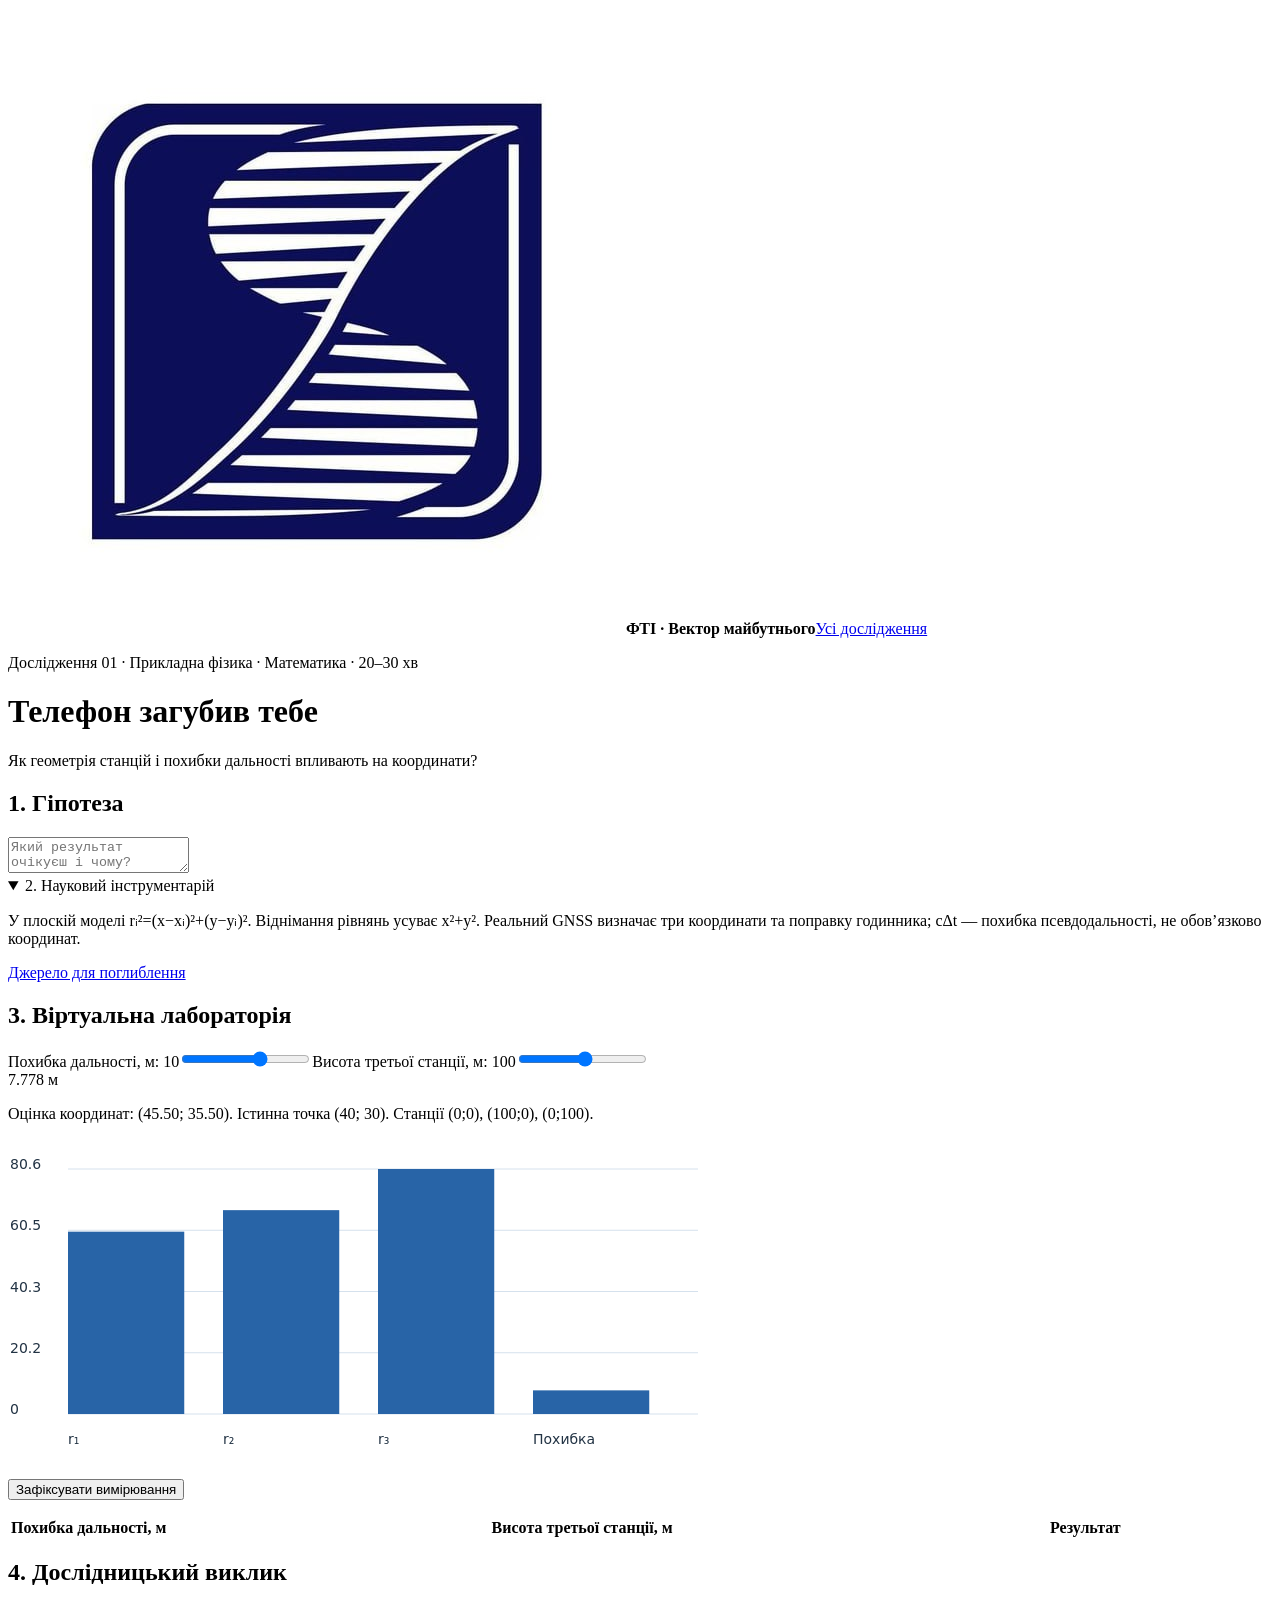
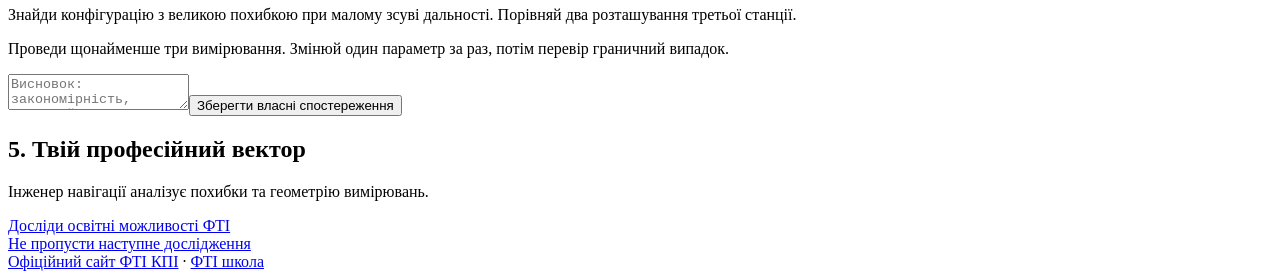
==== research/01.html @ 286333a9 "Add files via upload" ====
<!doctype html><html lang="uk"><meta charset="utf-8"><meta name="viewport" content="width=device-width,initial-scale=1"><title>Телефон загубив тебе</title><link rel="icon" href="../images/logo.jpg"><link rel="stylesheet" href="../css/site.css"><header><div><img src="../images/logo.jpg" alt="ФТІ"><strong>ФТІ · Вектор майбутнього</strong><a href="../index.html">Усі дослідження</a></div></header><main><p class="tag">Дослідження 01 · Прикладна фізика · Математика · 20–30 хв</p><h1>Телефон загубив тебе</h1><p>Як геометрія станцій і похибки дальності впливають на координати?</p><section><h2>1. Гіпотеза</h2><textarea id="hyp" placeholder="Який результат очікуєш і чому?"></textarea></section><details open><summary>2. Науковий інструментарій</summary><p>У плоскій моделі rᵢ²=(x−xᵢ)²+(y−yᵢ)². Віднімання рівнянь усуває x²+y². Реальний GNSS визначає три координати та поправку годинника; cΔt — похибка псевдодальності, не обов’язково координат.</p><a href="https://www.gps.gov/systems/gps/">Джерело для поглиблення</a></details><section><h2>3. Віртуальна лабораторія</h2><label>Похибка дальності, м: <output id="out0">10</output><input type="range" min="-40" max="40" step="1" value="10"></label><label>Висота третьої станції, м: <output id="out1">100</output><input type="range" min="10" max="180" step="5" value="100"></label><div class="value" id="value"></div><p id="note"></p><canvas id="plot" aria-label="Графік результатів експерименту"></canvas><canvas id="pix" hidden></canvas><p><button id="record">Зафіксувати вимірювання</button></p><table style="width:100%;text-align:left"><thead><tr><th>Похибка дальності, м</th><th>Висота третьої станції, м</th><th>Результат</th></tr></thead><tbody id="rows"></tbody></table></section><section><h2>4. Дослідницький виклик</h2><p>Знайди конфігурацію з великою похибкою при малому зсуві дальності. Порівняй два розташування третьої станції.</p><p>Проведи щонайменше три вимірювання. Змінюй один параметр за раз, потім перевір граничний випадок.</p><textarea id="conclusion" placeholder="Висновок: закономірність, числовий доказ, обмеження моделі"></textarea><button id="save">Зберегти власні спостереження</button></section><section><h2>5. Твій професійний вектор</h2><p>Інженер навігації аналізує похибки та геометрію вимірювань.</p><a href="https://ipt.kpi.ua">Досліди освітні можливості ФТІ</a><br><a href="https://t.me/iptschool">Не пропусти наступне дослідження</a></section><script>window.lab={title:"Телефон загубив тебе",run:(a,b)=>{let h=b, r1=Math.hypot(40,30)+a,r2=Math.hypot(60,30),r3=Math.hypot(40,30-h);let x=(r1*r1-r2*r2+10000)/200,y=(r1*r1-r3*r3+h*h)/(2*h); return {v:Math.hypot(x-40,y-30),unit:'м',series:[r1,r2,r3,Math.hypot(x-40,y-30)],labels:['r₁','r₂','r₃','Похибка'],note:`Оцінка координат: (${x.toFixed(2)}; ${y.toFixed(2)}). Істинна точка (40; 30). Станції (0;0), (100;0), (0;${h}).`};}};</script><script src="../js/lab.js"></script></main><footer><a href="https://ipt.kpi.ua">Офіційний сайт ФТІ КПІ</a> · <a href="https://t.me/iptschool">ФТІ школа</a></footer></html>
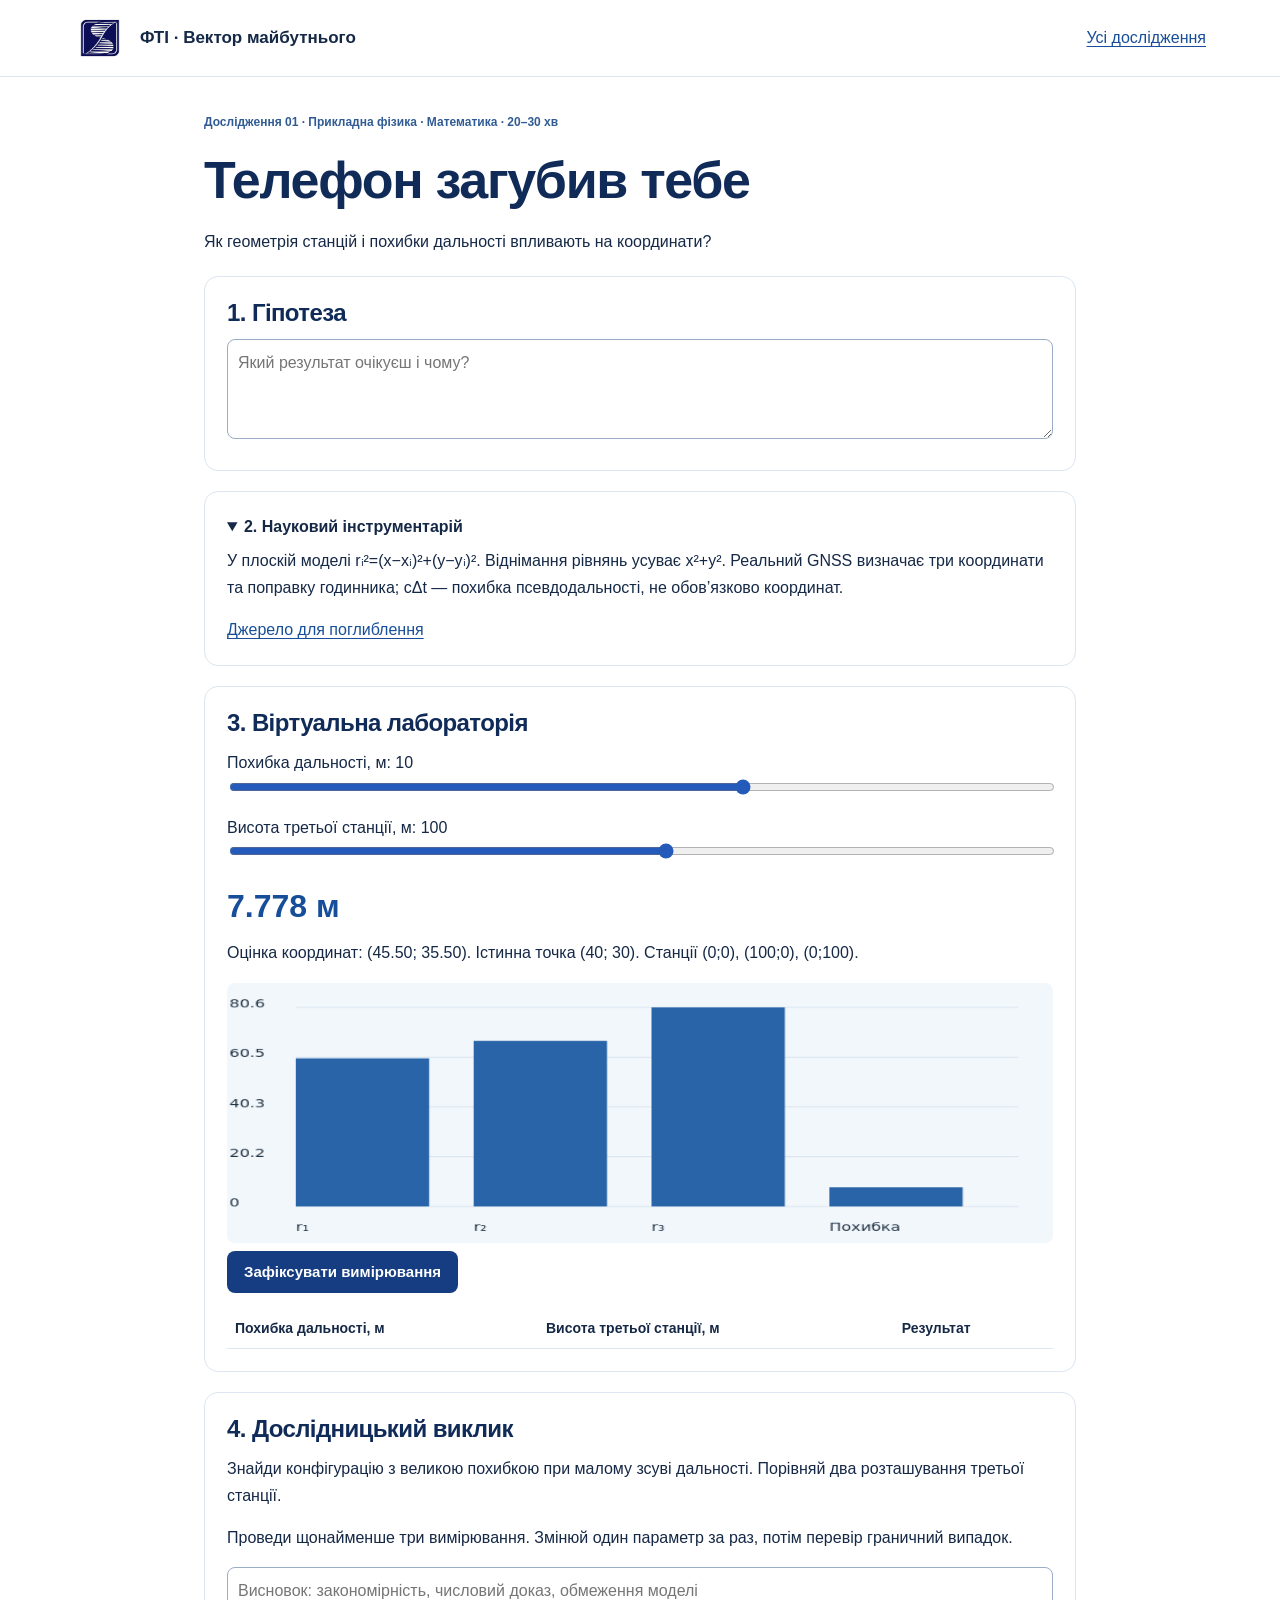
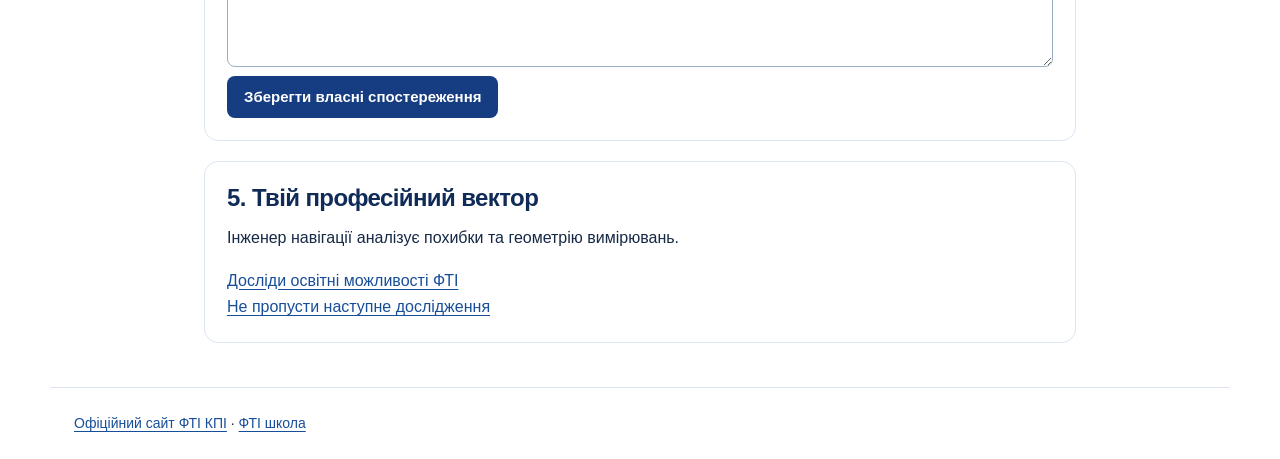
==== commit 6d450f97: "Add files via upload" ====
--- a/research/01.html
+++ b/research/01.html
@@ -1 +1 @@
-<!doctype html><html lang="uk"><meta charset="utf-8"><meta name="viewport" content="width=device-width,initial-scale=1"><title>Телефон загубив тебе</title><link rel="icon" href="../images/logo.jpg"><link rel="stylesheet" href="../css/site.css"><header><div><img src="../images/logo.jpg" alt="ФТІ"><strong>ФТІ · Вектор майбутнього</strong><a href="../index.html">Усі дослідження</a></div></header><main><p class="tag">Дослідження 01 · Прикладна фізика · Математика · 20–30 хв</p><h1>Телефон загубив тебе</h1><p>Як геометрія станцій і похибки дальності впливають на координати?</p><section><h2>1. Гіпотеза</h2><textarea id="hyp" placeholder="Який результат очікуєш і чому?"></textarea></section><details open><summary>2. Науковий інструментарій</summary><p>У плоскій моделі rᵢ²=(x−xᵢ)²+(y−yᵢ)². Віднімання рівнянь усуває x²+y². Реальний GNSS визначає три координати та поправку годинника; cΔt — похибка псевдодальності, не обов’язково координат.</p><a href="https://www.gps.gov/systems/gps/">Джерело для поглиблення</a></details><section><h2>3. Віртуальна лабораторія</h2><label>Похибка дальності, м: <output id="out0">10</output><input type="range" min="-40" max="40" step="1" value="10"></label><label>Висота третьої станції, м: <output id="out1">100</output><input type="range" min="10" max="180" step="5" value="100"></label><div class="value" id="value"></div><p id="note"></p><canvas id="plot" aria-label="Графік результатів експерименту"></canvas><canvas id="pix" hidden></canvas><p><button id="record">Зафіксувати вимірювання</button></p><table style="width:100%;text-align:left"><thead><tr><th>Похибка дальності, м</th><th>Висота третьої станції, м</th><th>Результат</th></tr></thead><tbody id="rows"></tbody></table></section><section><h2>4. Дослідницький виклик</h2><p>Знайди конфігурацію з великою похибкою при малому зсуві дальності. Порівняй два розташування третьої станції.</p><p>Проведи щонайменше три вимірювання. Змінюй один параметр за раз, потім перевір граничний випадок.</p><textarea id="conclusion" placeholder="Висновок: закономірність, числовий доказ, обмеження моделі"></textarea><button id="save">Зберегти власні спостереження</button></section><section><h2>5. Твій професійний вектор</h2><p>Інженер навігації аналізує похибки та геометрію вимірювань.</p><a href="https://ipt.kpi.ua">Досліди освітні можливості ФТІ</a><br><a href="https://t.me/iptschool">Не пропусти наступне дослідження</a></section><script>window.lab={title:"Телефон загубив тебе",run:(a,b)=>{let h=b, r1=Math.hypot(40,30)+a,r2=Math.hypot(60,30),r3=Math.hypot(40,30-h);let x=(r1*r1-r2*r2+10000)/200,y=(r1*r1-r3*r3+h*h)/(2*h); return {v:Math.hypot(x-40,y-30),unit:'м',series:[r1,r2,r3,Math.hypot(x-40,y-30)],labels:['r₁','r₂','r₃','Похибка'],note:`Оцінка координат: (${x.toFixed(2)}; ${y.toFixed(2)}). Істинна точка (40; 30). Станції (0;0), (100;0), (0;${h}).`};}};</script><script src="../js/lab.js"></script></main><footer><a href="https://ipt.kpi.ua">Офіційний сайт ФТІ КПІ</a> · <a href="https://t.me/iptschool">ФТІ школа</a></footer></html>+<!doctype html><html lang="uk"><meta charset="utf-8"><meta name="viewport" content="width=device-width,initial-scale=1"><title>Телефон загубив тебе</title><link rel="icon" href="../images/logo.jpg"><style>*{box-sizing:border-box}html{scroll-behavior:smooth}body{margin:0;background:#fff;color:#152846;font:16px/1.65 "Segoe UI",Arial,sans-serif}img{display:block;max-width:100%;height:auto}main,header>div,footer{max-width:1180px;margin:auto;padding:24px}header{border-bottom:1px solid #dce5f1;background:#fff}header>div{display:flex;align-items:center;gap:14px;padding-block:12px}header img{width:52px;height:52px;object-fit:contain}header strong{font-size:17px}header a:last-child{margin-left:auto}a{color:#174e99;text-underline-offset:3px}h1,h2{line-height:1.2;letter-spacing:-.025em;color:#102b58}h1{font-size:clamp(32px,4.3vw,52px);margin:12px 0 18px}h2{font-size:24px;margin:0 0 12px}p{margin:8px 0 16px}small,.muted{color:#536780}small{font-size:11px;letter-spacing:.06em;font-weight:700}.hero{display:grid;grid-template-columns:minmax(0,1fr) minmax(0,1.15fr);align-items:center;gap:30px;padding:30px 0 42px}.hero>img{width:100%;max-height:310px;object-fit:cover;border-radius:16px}.hero p{font-size:19px}.hero strong{display:block;color:#245bbb;font-size:17px}.cards{display:grid;grid-template-columns:repeat(3,minmax(0,1fr));gap:20px}.card,section,details{border:1px solid #dce5f1;border-radius:14px;padding:22px;margin:20px 0;background:#fff}.card{margin:0;display:flex;flex-direction:column;min-width:0;box-shadow:0 4px 18px #173b7010}.card img{width:100%;height:145px;object-fit:cover;border-radius:9px}.card h2{font-size:21px}.card p{font-size:15px}.card a{margin-top:auto;align-self:flex-start}.btn,button{display:inline-block;background:#163d82;color:white;border:0;border-radius:8px;padding:10px 17px;text-decoration:none;font:600 15px/1.5 "Segoe UI",Arial,sans-serif;cursor:pointer}.btn:hover,button:hover{background:#245bbb}button:focus-visible,a:focus-visible,input:focus-visible,textarea:focus-visible{outline:3px solid #00a4d4;outline-offset:3px}label{display:block;margin:12px 0}input[type=range]{width:100%;accent-color:#245bbb}textarea{width:100%;min-height:100px;font:inherit;border:1px solid #9aadc6;border-radius:8px;padding:10px}canvas{display:block;width:100%;height:260px;background:#f2f7fc;border-radius:8px}#pix{image-rendering:pixelated;max-width:256px;height:auto}[hidden]{display:none!important}.value{font-size:2rem;font-weight:700;color:#164e99}summary{cursor:pointer;font-weight:700}.tag,.card .tag{font-size:12px;font-weight:650;color:#315c93;margin-top:12px}.closed{color:#64748b}.photo{width:100%;max-width:650px;max-height:250px;object-fit:cover;border-radius:12px}footer{border-top:1px solid #dce5f1;font-size:14px}table{border-collapse:collapse;font-size:14px;overflow-wrap:anywhere}th,td{padding:8px;border-bottom:1px solid #dce5f1}main:has(#hyp){max-width:920px}@media(max-width:850px){.cards{grid-template-columns:repeat(2,minmax(0,1fr))}.hero{gap:20px}}@media(max-width:560px){.hero,.cards{grid-template-columns:1fr}.hero{padding:15px 0 25px}.hero>img{max-height:220px}.card img{height:150px}main,footer{padding:16px}header>div{padding:10px 16px;flex-wrap:wrap}header img{width:42px;height:42px}header a:last-child{margin-left:0;font-size:13px}section,details,.card{padding:16px}h2{font-size:21px}}</style><header><div><img src="../images/logo.jpg" alt="ФТІ"><strong>ФТІ · Вектор майбутнього</strong><a href="../index.html">Усі дослідження</a></div></header><main><p class="tag">Дослідження 01 · Прикладна фізика · Математика · 20–30 хв</p><h1>Телефон загубив тебе</h1><p>Як геометрія станцій і похибки дальності впливають на координати?</p><section><h2>1. Гіпотеза</h2><textarea id="hyp" placeholder="Який результат очікуєш і чому?"></textarea></section><details open><summary>2. Науковий інструментарій</summary><p>У плоскій моделі rᵢ²=(x−xᵢ)²+(y−yᵢ)². Віднімання рівнянь усуває x²+y². Реальний GNSS визначає три координати та поправку годинника; cΔt — похибка псевдодальності, не обов’язково координат.</p><a href="https://www.gps.gov/systems/gps/">Джерело для поглиблення</a></details><section><h2>3. Віртуальна лабораторія</h2><label>Похибка дальності, м: <output id="out0">10</output><input type="range" min="-40" max="40" step="1" value="10"></label><label>Висота третьої станції, м: <output id="out1">100</output><input type="range" min="10" max="180" step="5" value="100"></label><div class="value" id="value"></div><p id="note"></p><canvas id="plot" aria-label="Графік результатів експерименту"></canvas><canvas id="pix" hidden></canvas><p><button id="record">Зафіксувати вимірювання</button></p><table style="width:100%;text-align:left"><thead><tr><th>Похибка дальності, м</th><th>Висота третьої станції, м</th><th>Результат</th></tr></thead><tbody id="rows"></tbody></table></section><section><h2>4. Дослідницький виклик</h2><p>Знайди конфігурацію з великою похибкою при малому зсуві дальності. Порівняй два розташування третьої станції.</p><p>Проведи щонайменше три вимірювання. Змінюй один параметр за раз, потім перевір граничний випадок.</p><textarea id="conclusion" placeholder="Висновок: закономірність, числовий доказ, обмеження моделі"></textarea><button id="save">Зберегти власні спостереження</button></section><section><h2>5. Твій професійний вектор</h2><p>Інженер навігації аналізує похибки та геометрію вимірювань.</p><a href="https://ipt.kpi.ua">Досліди освітні можливості ФТІ</a><br><a href="https://t.me/iptschool">Не пропусти наступне дослідження</a></section><script>window.lab={title:"Телефон загубив тебе",run:(a,b)=>{let h=b, r1=Math.hypot(40,30)+a,r2=Math.hypot(60,30),r3=Math.hypot(40,30-h);let x=(r1*r1-r2*r2+10000)/200,y=(r1*r1-r3*r3+h*h)/(2*h); return {v:Math.hypot(x-40,y-30),unit:'м',series:[r1,r2,r3,Math.hypot(x-40,y-30)],labels:['r₁','r₂','r₃','Похибка'],note:`Оцінка координат: (${x.toFixed(2)}; ${y.toFixed(2)}). Істинна точка (40; 30). Станції (0;0), (100;0), (0;${h}).`};}};</script><script src="../js/lab.js"></script></main><footer><a href="https://ipt.kpi.ua">Офіційний сайт ФТІ КПІ</a> · <a href="https://t.me/iptschool">ФТІ школа</a></footer></html>
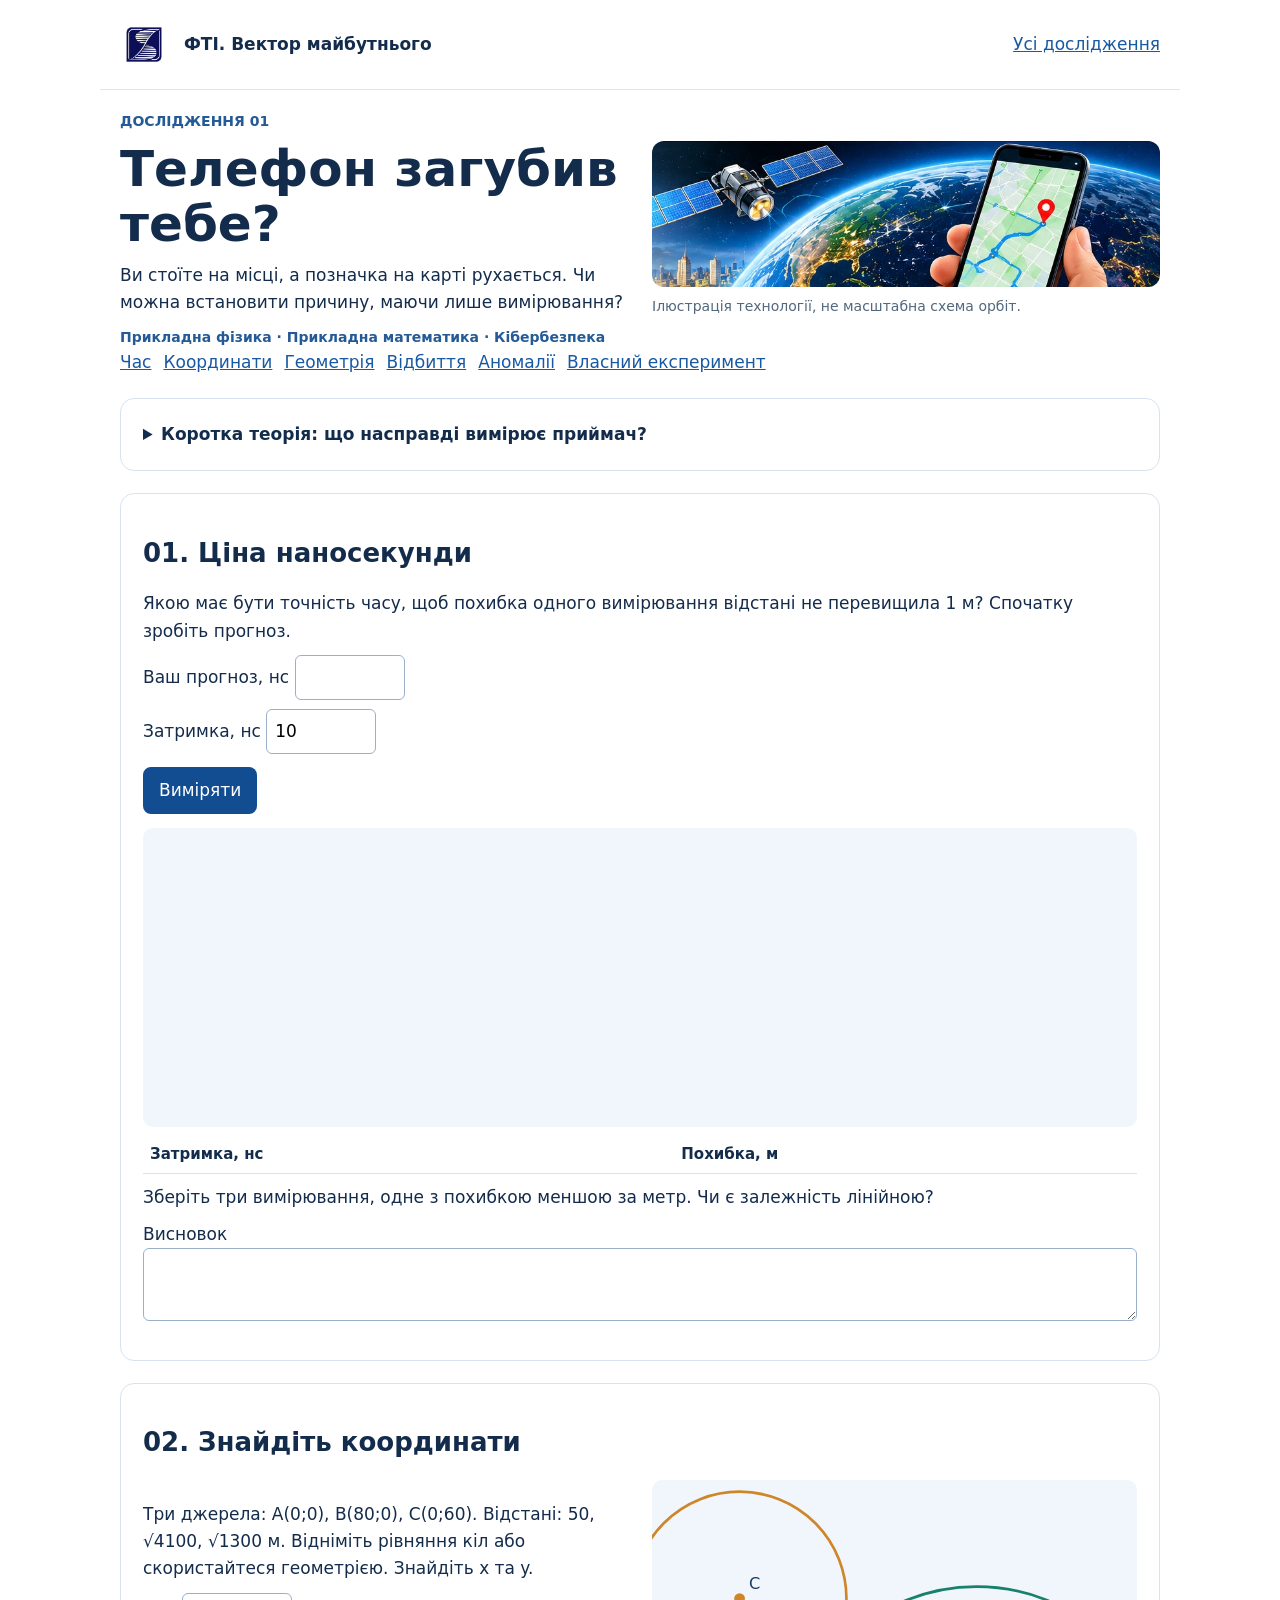
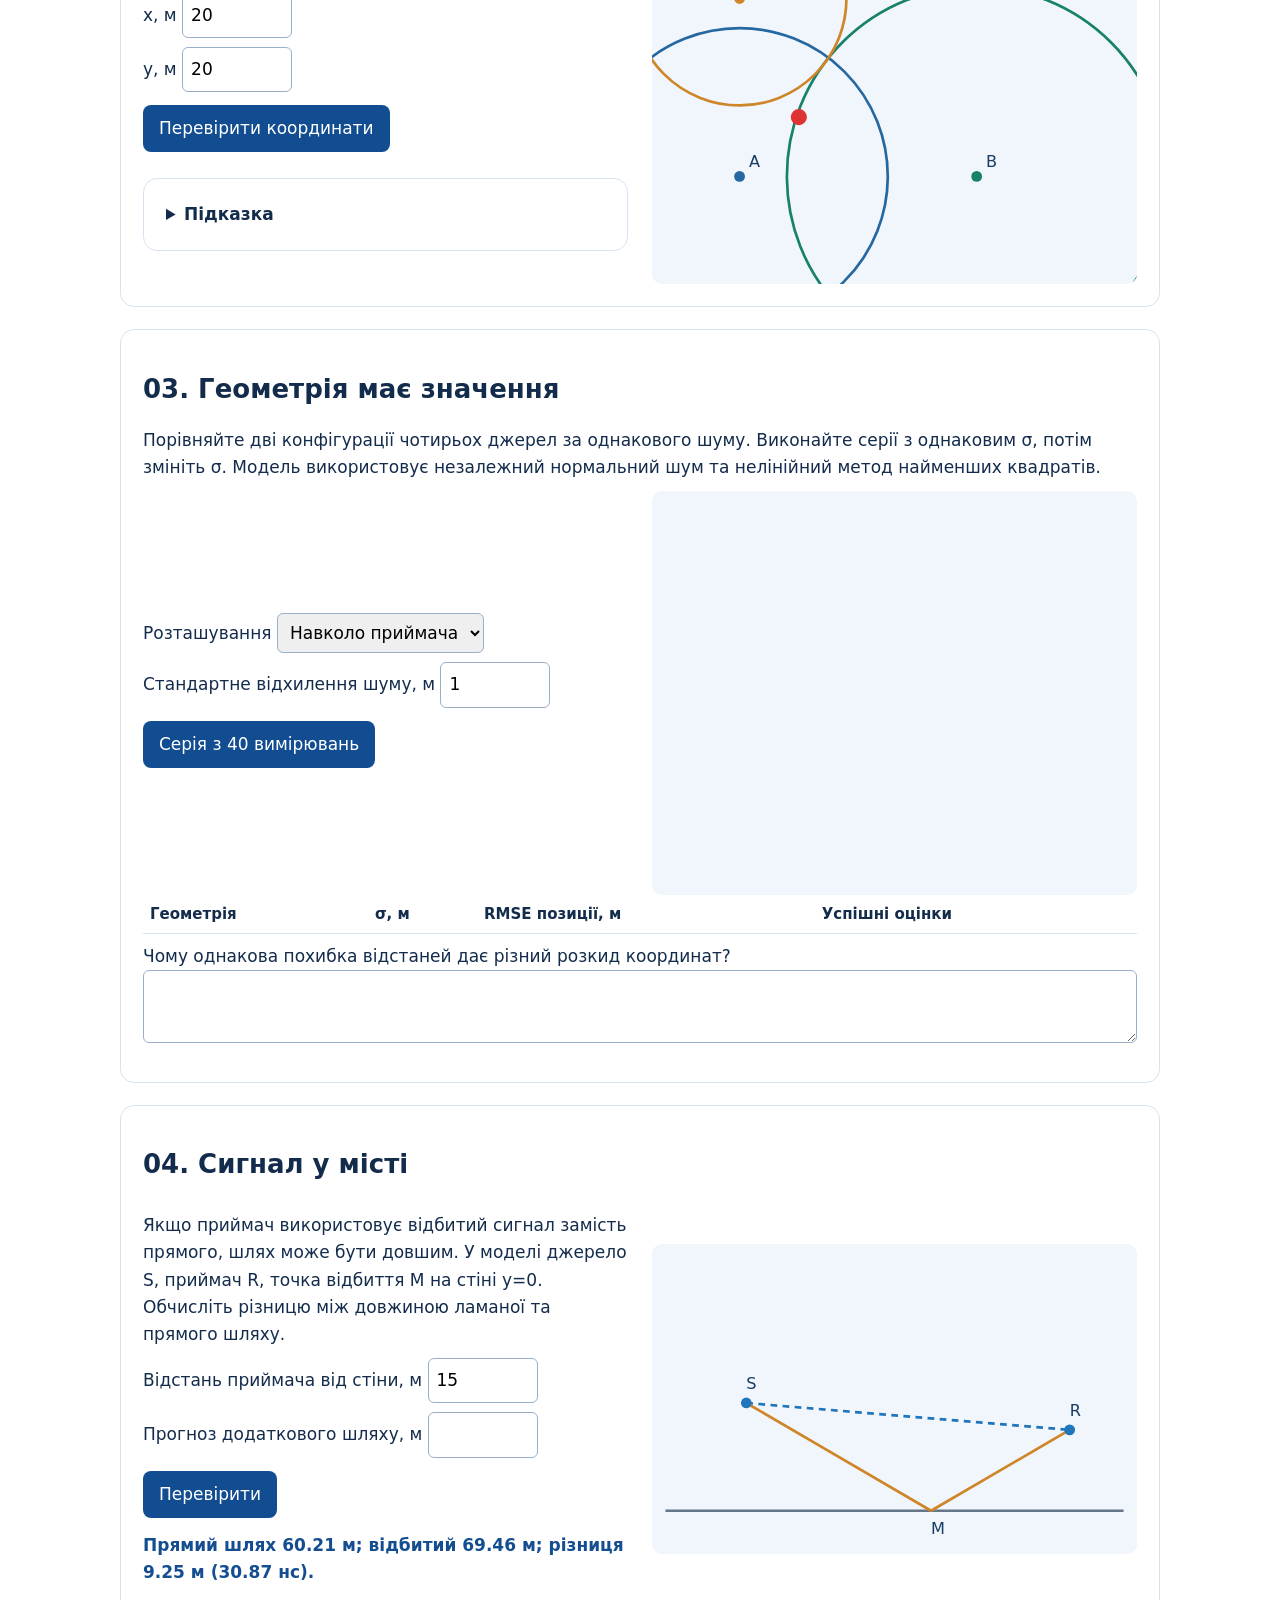
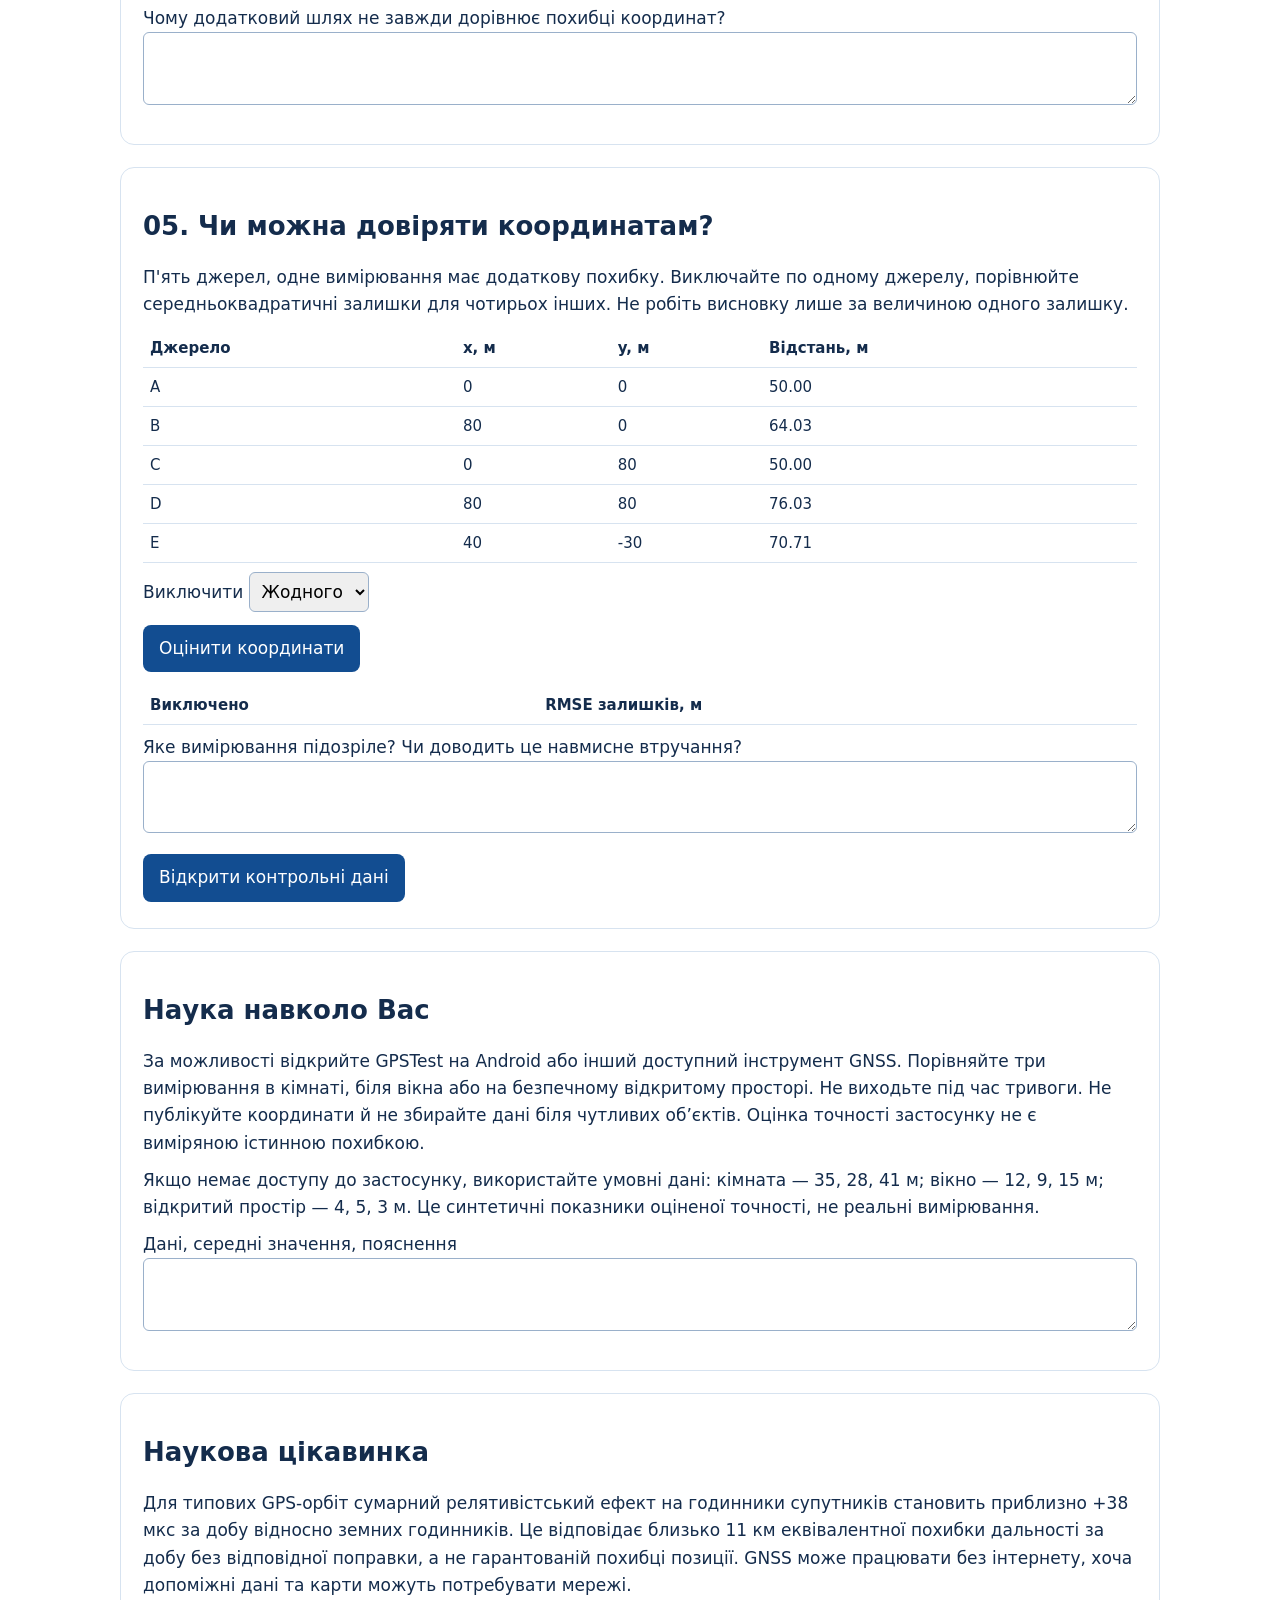
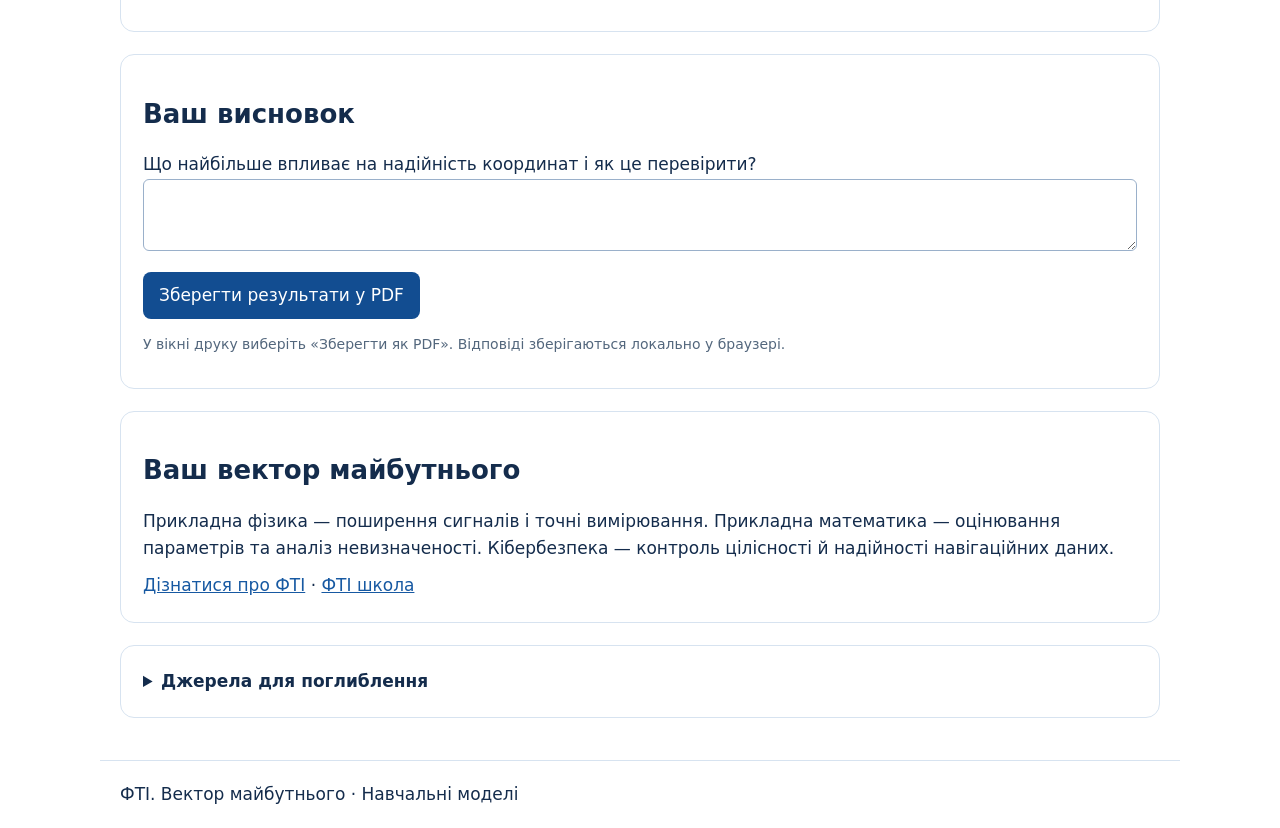
==== commit 622f673e: "Add files via upload" ====
--- a/research/01.html
+++ b/research/01.html
@@ -1 +1,18 @@
-<!doctype html><html lang="uk"><meta charset="utf-8"><meta name="viewport" content="width=device-width,initial-scale=1"><title>Телефон загубив тебе</title><link rel="icon" href="../images/logo.jpg"><style>*{box-sizing:border-box}html{scroll-behavior:smooth}body{margin:0;background:#fff;color:#152846;font:16px/1.65 "Segoe UI",Arial,sans-serif}img{display:block;max-width:100%;height:auto}main,header>div,footer{max-width:1180px;margin:auto;padding:24px}header{border-bottom:1px solid #dce5f1;background:#fff}header>div{display:flex;align-items:center;gap:14px;padding-block:12px}header img{width:52px;height:52px;object-fit:contain}header strong{font-size:17px}header a:last-child{margin-left:auto}a{color:#174e99;text-underline-offset:3px}h1,h2{line-height:1.2;letter-spacing:-.025em;color:#102b58}h1{font-size:clamp(32px,4.3vw,52px);margin:12px 0 18px}h2{font-size:24px;margin:0 0 12px}p{margin:8px 0 16px}small,.muted{color:#536780}small{font-size:11px;letter-spacing:.06em;font-weight:700}.hero{display:grid;grid-template-columns:minmax(0,1fr) minmax(0,1.15fr);align-items:center;gap:30px;padding:30px 0 42px}.hero>img{width:100%;max-height:310px;object-fit:cover;border-radius:16px}.hero p{font-size:19px}.hero strong{display:block;color:#245bbb;font-size:17px}.cards{display:grid;grid-template-columns:repeat(3,minmax(0,1fr));gap:20px}.card,section,details{border:1px solid #dce5f1;border-radius:14px;padding:22px;margin:20px 0;background:#fff}.card{margin:0;display:flex;flex-direction:column;min-width:0;box-shadow:0 4px 18px #173b7010}.card img{width:100%;height:145px;object-fit:cover;border-radius:9px}.card h2{font-size:21px}.card p{font-size:15px}.card a{margin-top:auto;align-self:flex-start}.btn,button{display:inline-block;background:#163d82;color:white;border:0;border-radius:8px;padding:10px 17px;text-decoration:none;font:600 15px/1.5 "Segoe UI",Arial,sans-serif;cursor:pointer}.btn:hover,button:hover{background:#245bbb}button:focus-visible,a:focus-visible,input:focus-visible,textarea:focus-visible{outline:3px solid #00a4d4;outline-offset:3px}label{display:block;margin:12px 0}input[type=range]{width:100%;accent-color:#245bbb}textarea{width:100%;min-height:100px;font:inherit;border:1px solid #9aadc6;border-radius:8px;padding:10px}canvas{display:block;width:100%;height:260px;background:#f2f7fc;border-radius:8px}#pix{image-rendering:pixelated;max-width:256px;height:auto}[hidden]{display:none!important}.value{font-size:2rem;font-weight:700;color:#164e99}summary{cursor:pointer;font-weight:700}.tag,.card .tag{font-size:12px;font-weight:650;color:#315c93;margin-top:12px}.closed{color:#64748b}.photo{width:100%;max-width:650px;max-height:250px;object-fit:cover;border-radius:12px}footer{border-top:1px solid #dce5f1;font-size:14px}table{border-collapse:collapse;font-size:14px;overflow-wrap:anywhere}th,td{padding:8px;border-bottom:1px solid #dce5f1}main:has(#hyp){max-width:920px}@media(max-width:850px){.cards{grid-template-columns:repeat(2,minmax(0,1fr))}.hero{gap:20px}}@media(max-width:560px){.hero,.cards{grid-template-columns:1fr}.hero{padding:15px 0 25px}.hero>img{max-height:220px}.card img{height:150px}main,footer{padding:16px}header>div{padding:10px 16px;flex-wrap:wrap}header img{width:42px;height:42px}header a:last-child{margin-left:0;font-size:13px}section,details,.card{padding:16px}h2{font-size:21px}}</style><header><div><img src="../images/logo.jpg" alt="ФТІ"><strong>ФТІ · Вектор майбутнього</strong><a href="../index.html">Усі дослідження</a></div></header><main><p class="tag">Дослідження 01 · Прикладна фізика · Математика · 20–30 хв</p><h1>Телефон загубив тебе</h1><p>Як геометрія станцій і похибки дальності впливають на координати?</p><section><h2>1. Гіпотеза</h2><textarea id="hyp" placeholder="Який результат очікуєш і чому?"></textarea></section><details open><summary>2. Науковий інструментарій</summary><p>У плоскій моделі rᵢ²=(x−xᵢ)²+(y−yᵢ)². Віднімання рівнянь усуває x²+y². Реальний GNSS визначає три координати та поправку годинника; cΔt — похибка псевдодальності, не обов’язково координат.</p><a href="https://www.gps.gov/systems/gps/">Джерело для поглиблення</a></details><section><h2>3. Віртуальна лабораторія</h2><label>Похибка дальності, м: <output id="out0">10</output><input type="range" min="-40" max="40" step="1" value="10"></label><label>Висота третьої станції, м: <output id="out1">100</output><input type="range" min="10" max="180" step="5" value="100"></label><div class="value" id="value"></div><p id="note"></p><canvas id="plot" aria-label="Графік результатів експерименту"></canvas><canvas id="pix" hidden></canvas><p><button id="record">Зафіксувати вимірювання</button></p><table style="width:100%;text-align:left"><thead><tr><th>Похибка дальності, м</th><th>Висота третьої станції, м</th><th>Результат</th></tr></thead><tbody id="rows"></tbody></table></section><section><h2>4. Дослідницький виклик</h2><p>Знайди конфігурацію з великою похибкою при малому зсуві дальності. Порівняй два розташування третьої станції.</p><p>Проведи щонайменше три вимірювання. Змінюй один параметр за раз, потім перевір граничний випадок.</p><textarea id="conclusion" placeholder="Висновок: закономірність, числовий доказ, обмеження моделі"></textarea><button id="save">Зберегти власні спостереження</button></section><section><h2>5. Твій професійний вектор</h2><p>Інженер навігації аналізує похибки та геометрію вимірювань.</p><a href="https://ipt.kpi.ua">Досліди освітні можливості ФТІ</a><br><a href="https://t.me/iptschool">Не пропусти наступне дослідження</a></section><script>window.lab={title:"Телефон загубив тебе",run:(a,b)=>{let h=b, r1=Math.hypot(40,30)+a,r2=Math.hypot(60,30),r3=Math.hypot(40,30-h);let x=(r1*r1-r2*r2+10000)/200,y=(r1*r1-r3*r3+h*h)/(2*h); return {v:Math.hypot(x-40,y-30),unit:'м',series:[r1,r2,r3,Math.hypot(x-40,y-30)],labels:['r₁','r₂','r₃','Похибка'],note:`Оцінка координат: (${x.toFixed(2)}; ${y.toFixed(2)}). Істинна точка (40; 30). Станції (0;0), (100;0), (0;${h}).`};}};</script><script src="../js/lab.js"></script></main><footer><a href="https://ipt.kpi.ua">Офіційний сайт ФТІ КПІ</a> · <a href="https://t.me/iptschool">ФТІ школа</a></footer></html>+<!doctype html><html lang="uk"><head><meta charset="utf-8"><meta name="viewport" content="width=device-width,initial-scale=1"><title>Телефон загубив тебе? · ФТІ</title><style>
+*{box-sizing:border-box}body{margin:0;color:#142c4c;background:white;font:17px/1.6 system-ui,Segoe UI,Arial,sans-serif}main,header,footer{max-width:1080px;margin:auto;padding:20px}header{display:flex;gap:16px;align-items:center;border-bottom:1px solid #dce6f2}header img{width:48px}header a{margin-left:auto}a{color:#1759a2}h1{font-size:clamp(32px,5vw,50px);line-height:1.1;margin:10px 0}h2{font-size:26px;line-height:1.2}h3{font-size:19px}p{margin:10px 0}section,details{border:1px solid #d7e3f0;border-radius:14px;padding:22px;margin:22px 0}details summary{font-weight:bold;cursor:pointer}.hero,.split{display:grid;grid-template-columns:1fr 1fr;gap:24px;align-items:center}.hero img{width:100%;border-radius:12px}.tags{color:#245a96;font-size:14px;font-weight:700}.note{background:#edf5fc;padding:15px;border-radius:9px}button{background:#124d91;color:white;border:0;border-radius:8px;padding:10px 16px;font:inherit;cursor:pointer;margin:4px 4px 4px 0}input,select,textarea{font:inherit;border:1px solid #9ab0ca;border-radius:6px;padding:8px;max-width:100%}textarea{width:100%;min-height:70px}label{display:block;margin:9px 0}input[type=number]{width:110px}svg{width:100%;height:auto;background:#f1f6fc;border-radius:10px}table{border-collapse:collapse;width:100%;font-size:15px}td,th{border-bottom:1px solid #d7e3f0;padding:7px;text-align:left}.scroll{overflow-x:auto}.result{font-weight:650;color:#144e91;white-space:pre-line}.small{font-size:14px;color:#53677d}nav{display:flex;flex-wrap:wrap;gap:12px}footer{border-top:1px solid #d7e3f0}@media(max-width:650px){.hero,.split{grid-template-columns:1fr}section,details{padding:15px}main{padding:14px}header{font-size:14px}}@media print{button,nav,header a{display:none}section{break-inside:avoid}textarea{border:0}}
+</style></head><body><header><img src="../images/logo.jpg" alt="ФТІ"><strong>ФТІ. Вектор майбутнього</strong><a href="../index.html">Усі дослідження</a></header><main><div class="hero"><div><div class="tags">ДОСЛІДЖЕННЯ 01</div><h1>Телефон загубив тебе?</h1><p>Ви стоїте на місці, а позначка на карті рухається. Чи можна встановити причину, маючи лише вимірювання?</p><div class="tags">Прикладна фізика · Прикладна математика · Кібербезпека</div></div><div><img src="../images/gnss-hero.jpg" alt="Концептуальна ілюстрація супутникової навігації"><div class="small">Ілюстрація технології, не масштабна схема орбіт.</div></div></div><nav><a href="#e1">Час</a><a href="#e2">Координати</a><a href="#e3">Геометрія</a><a href="#e4">Відбиття</a><a href="#e5">Аномалії</a><a href="#home">Власний експеримент</a></nav>
+<details><summary>Коротка теорія: що насправді вимірює приймач?</summary><p>GNSS — загальна назва супутникових навігаційних систем, GPS — одна з них. Приймач оцінює час поширення радіосигналів. Псевдовідстань Pᵢ = √((x−xᵢ)²+(y−yᵢ)²+(z−zᵢ)²) + cΔt + εᵢ. Тут Δt — зміщення годинника приймача, εᵢ — сукупність неврахованих похибок. У загальному випадку потрібно щонайменше чотири незалежні вимірювання для трьох координат і зміщення годинника. У реальній системі також враховують поправки годинників супутників, атмосферу, орбіти та інші ефекти.</p><p>Нижче використовуємо плоску модель з відомим зміщенням годинника (нуль). Джерела нерухомі, відстані в метрах. Це навчальний аналог, а не симуляція орбіт GPS.</p></details>
+<section id="e1"><h2>01. Ціна наносекунди</h2><p>Якою має бути точність часу, щоб похибка одного вимірювання відстані не перевищила 1 м? Спочатку зробіть прогноз.</p><label>Ваш прогноз, нс <input id="pred" type="number" step="any"></label><label>Затримка, нс <input id="ns" type="number" min="0" max="1000000" value="10"></label><button id="timeRun">Виміряти</button><p class="result" id="timeResult"></p><svg id="timePlot" viewBox="0 0 400 120" aria-label="Графік залежності похибки від часу"></svg><table><thead><tr><th>Затримка, нс</th><th>Похибка, м</th></tr></thead><tbody id="timeRows"></tbody></table><p>Зберіть три вимірювання, одне з похибкою меншою за метр. Чи є залежність лінійною?</p><label>Висновок<textarea id="a1"></textarea></label></section>
+<section id="e2"><h2>02. Знайдіть координати</h2><div class="split"><div><p>Три джерела: A(0;0), B(80;0), C(0;60). Відстані: 50, √4100, √1300 м. Відніміть рівняння кіл або скористайтеся геометрією. Знайдіть x та y.</p><label>x, м <input id="xx" type="number" value="20"></label><label>y, м <input id="yy" type="number" value="20"></label><button id="check">Перевірити координати</button><p id="xyResult" class="result"></p><details><summary>Підказка</summary>Відніміть x²+y²=2500 від (x−80)²+y²=4100. Аналогічно для C.</details></div><svg id="circles" viewBox="0 0 360 300" aria-label="Кола заданих відстаней і Ваша точка"></svg></div></section>
+<section id="e3"><h2>03. Геометрія має значення</h2><p>Порівняйте дві конфігурації чотирьох джерел за однакового шуму. Виконайте серії з однаковим σ, потім змініть σ. Модель використовує незалежний нормальний шум та нелінійний метод найменших квадратів.</p><div class="split"><div><label>Розташування <select id="geometry"><option value="wide">Навколо приймача</option><option value="narrow">З одного боку</option></select></label><label>Стандартне відхилення шуму, м <input id="sigma" type="number" min="0" max="5" step="0.1" value="1"></label><button id="series">Серія з 40 вимірювань</button><p id="stats" class="result"></p></div><svg id="scatter" viewBox="0 0 360 300" aria-label="Розкид оцінок координат"></svg></div><div class="scroll"><table><thead><tr><th>Геометрія</th><th>σ, м</th><th>RMSE позиції, м</th><th>Успішні оцінки</th></tr></thead><tbody id="seriesRows"></tbody></table></div><label>Чому однакова похибка відстаней дає різний розкид координат?<textarea id="a3"></textarea></label></section>
+<section id="e4"><h2>04. Сигнал у місті</h2><div class="split"><div><p>Якщо приймач використовує відбитий сигнал замість прямого, шлях може бути довшим. У моделі джерело S, приймач R, точка відбиття M на стіні y=0. Обчисліть різницю між довжиною ламаної та прямого шляху.</p><label>Відстань приймача від стіни, м <input id="wall" type="number" min="2" max="40" value="15"></label><label>Прогноз додаткового шляху, м <input id="pathGuess" type="number" step="any"></label><button id="reflect">Перевірити</button><p id="wallResult" class="result"></p></div><svg id="reflection" viewBox="0 0 360 230" aria-label="Геометрична модель дзеркального відбиття"></svg></div><label>Чому додатковий шлях не завжди дорівнює похибці координат?<textarea id="a4"></textarea></label></section>
+<section id="e5"><h2>05. Чи можна довіряти координатам?</h2><p>П'ять джерел, одне вимірювання має додаткову похибку. Виключайте по одному джерелу, порівнюйте середньоквадратичні залишки для чотирьох інших. Не робіть висновку лише за величиною одного залишку.</p><div class="scroll"><table><thead><tr><th>Джерело</th><th>x, м</th><th>y, м</th><th>Відстань, м</th></tr></thead><tbody id="obs"></tbody></table></div><label>Виключити <select id="omit"><option value="-1">Жодного</option><option value="0">A</option><option value="1">B</option><option value="2">C</option><option value="3">D</option><option value="4">E</option></select></label><button id="fitRun">Оцінити координати</button><p id="fitResult" class="result"></p><table><thead><tr><th>Виключено</th><th>RMSE залишків, м</th></tr></thead><tbody id="fitRows"></tbody></table><label>Яке вимірювання підозріле? Чи доводить це навмисне втручання?<textarea id="a5"></textarea></label><button id="reveal">Відкрити контрольні дані</button><p id="truth" hidden>У модель додано +12 м до вимірювання D. Істинна позиція (30; 40). Аномалія сама по собі не доводить атаку: можливі відбиття, несправності та інші причини.</p></section>
+<section id="home"><h2>Наука навколо Вас</h2><p>За можливості відкрийте GPSTest на Android або інший доступний інструмент GNSS. Порівняйте три вимірювання в кімнаті, біля вікна або на безпечному відкритому просторі. Не виходьте під час тривоги. Не публікуйте координати й не збирайте дані біля чутливих об’єктів. Оцінка точності застосунку не є виміряною істинною похибкою.</p><p>Якщо немає доступу до застосунку, використайте умовні дані: кімната — 35, 28, 41 м; вікно — 12, 9, 15 м; відкритий простір — 4, 5, 3 м. Це синтетичні показники оціненої точності, не реальні вимірювання.</p><label>Дані, середні значення, пояснення<textarea id="homeData"></textarea></label></section>
+<section><h2>Наукова цікавинка</h2><p>Для типових GPS-орбіт сумарний релятивістський ефект на годинники супутників становить приблизно +38 мкс за добу відносно земних годинників. Це відповідає близько 11 км еквівалентної похибки дальності за добу без відповідної поправки, а не гарантованій похибці позиції. GNSS може працювати без інтернету, хоча допоміжні дані та карти можуть потребувати мережі.</p></section><section><h2>Ваш висновок</h2><label>Що найбільше впливає на надійність координат і як це перевірити?<textarea id="finalAnswer"></textarea></label><button onclick="print()">Зберегти результати у PDF</button><p class="small">У вікні друку виберіть «Зберегти як PDF». Відповіді зберігаються локально у браузері.</p></section><section><h2>Ваш вектор майбутнього</h2><p>Прикладна фізика — поширення сигналів і точні вимірювання. Прикладна математика — оцінювання параметрів та аналіз невизначеності. Кібербезпека — контроль цілісності й надійності навігаційних даних.</p><a href="https://ipt.kpi.ua/">Дізнатися про ФТІ</a> · <a href="https://t.me/iptschool">ФТІ школа</a></section><details><summary>Джерела для поглиблення</summary><p><a href="https://gssc.esa.int/navipedia/index.php/GNSS_Measurements_Modelling">ESA Navipedia: GNSS Measurements Modelling</a></p><p><a href="https://www.gps.gov/gps-accuracy">GPS.gov: GPS Accuracy</a></p><p><a href="https://gssc.esa.int/navipedia/index.php/Relativistic_Clock_Correction">ESA Navipedia: Relativistic Clock Correction</a></p></details></main><footer>ФТІ. Вектор майбутнього · Навчальні моделі</footer>
+<script>
+const $=id=>document.getElementById(id), n=id=>Number($(id).value), fmt=x=>Number.isFinite(x)?x.toFixed(2):'—', dist=(a,b)=>Math.hypot(a[0]-b[0],a[1]-b[1]);function row(id,values){let tr=$(id).insertRow();values.forEach(v=>tr.insertCell().textContent=v)}function svg(id,s){$(id).innerHTML=s}function dot(x,y,c,r=4){return `<circle cx="${x}" cy="${y}" r="${r}" fill="${c}"/>`}function line(x,y,X,Y,c,d=''){return `<line x1="${x}" y1="${y}" x2="${X}" y2="${Y}" stroke="${c}" stroke-width="2" ${d?'stroke-dasharray="5 4"':''}/>`}function txt(x,y,t){return `<text x="${x}" y="${y}" font-size="12" fill="#183c63">${t}</text>`}let times=[];$('timeRun').onclick=()=>{let t=n('ns');if(t<0||t>1e6||!Number.isFinite(t))return;let d=t*.299792458;times.push([t,d]);row('timeRows',[t,fmt(d)]);$('timeResult').textContent=`Похибка дальності: ${fmt(d)} м. Межа для 1 м: 3,34 нс.`;let m=Math.max(1,...times.map(v=>v[0]));svg('timePlot',line(35,95,380,95,'#789')+line(35,95,35,12,'#789')+line(35,95,365,15,'#2175bb')+times.map(v=>dot(35+330*v[0]/m,95-80*v[0]/m,'#e07825')).join('')+txt(280,114,`${m} нс`)+txt(40,14,`${fmt(m*.299792458)} м`))};function circles(){let X=x=>65+2.2*x,Y=y=>220-2.2*y,s='';[[0,0,50],[80,0,Math.sqrt(4100)],[0,60,Math.sqrt(1300)]].forEach(([x,y,r],i)=>{let c=['#2567a0','#18816b','#ce8629'][i];s+=`<circle cx="${X(x)}" cy="${Y(y)}" r="${2.2*r}" fill="none" stroke="${c}" stroke-width="2"/>`+dot(X(x),Y(y),c)+txt(X(x)+7,Y(y)-7,'ABC'[i])});s+=dot(X(n('xx')),Y(n('yy')),'#d33',6);svg('circles',s)}$('check').onclick=()=>{circles();let p=[n('xx'),n('yy')],e=[dist(p,[0,0])-50,dist(p,[80,0])-Math.sqrt(4100),dist(p,[0,60])-Math.sqrt(1300)];$('xyResult').textContent='Залишки відстаней A, B, C: '+e.map(fmt).join('; ')+' м. '+(Math.max(...e.map(Math.abs))<.1?'Координати узгоджуються.':'Спробуйте уточнити координати.')};circles();
+function fit(a,r,start=[25,35]){let p=start.slice();for(let k=0;k<100;k++){let u=0,v=0,w=0,b=0,c=0;for(let i=0;i<a.length;i++){let dx=p[0]-a[i][0],dy=p[1]-a[i][1],d=Math.max(1e-8,Math.hypot(dx,dy)),x=dx/d,y=dy/d,e=r[i]-d;u+=x*x;v+=x*y;w+=y*y;b+=x*e;c+=y*e}let det=u*w-v*v;if(det<1e-10)return null;let dx=(w*b-v*c)/det,dy=(u*c-v*b)/det;let f=q=>a.reduce((s,z,i)=>s+(dist(q,z)-r[i])**2,0),scale=1;while(scale>1e-6&&f([p[0]+scale*dx,p[1]+scale*dy])>f(p))scale/=2;p=[p[0]+scale*dx,p[1]+scale*dy];if(Math.hypot(dx,dy)*scale<1e-6)return p}return null}
+function rand(){return Math.sqrt(-2*Math.log(Math.max(Math.random(),1e-12)))*Math.cos(2*Math.PI*Math.random())}const target=[30,40];$('series').onclick=()=>{let sig=n('sigma');if(sig<0||sig>5)return;let wide=$('geometry').value==='wide',a=wide?[[0,0],[80,0],[80,80],[0,80]]:[[0,0],[8,0],[16,0],[24,0]],pts=[];for(let i=0;i<40;i++){let r=a.map(z=>dist(z,target)+sig*rand()),p=fit(a,r);if(p)pts.push(p)}let rm=Math.sqrt(pts.reduce((s,p)=>s+dist(p,target)**2,0)/pts.length);$('stats').textContent=`RMSE: ${fmt(rm)} м; ${pts.length}/40 оцінок`;row('seriesRows',[wide?'Навколо':'З одного боку',sig,fmt(rm),pts.length]);let extent=Math.max(50,...pts.concat(a).map(p=>Math.max(Math.abs(p[0]-30),Math.abs(p[1]-40)))),scale=125/extent,X=x=>180+(x-30)*scale,Y=y=>150-(y-40)*scale;svg('scatter',line(15,150,345,150,'#b8c9db')+line(180,10,180,290,'#b8c9db')+a.map((p,i)=>dot(X(p[0]),Y(p[1]),'#14836c',6)+txt(X(p[0])+7,Y(p[1]),'ABCD'[i])).join('')+pts.map(p=>dot(X(p[0]),Y(p[1]),'#3174bd',3)).join('')+dot(180,150,'#d33',5)+txt(12,16,`масштаб: ${fmt(extent)} м на 125 px`))};
+$('reflect').onclick=()=>{let h=n('wall');if(h<2||h>40)return;let S=[10,20],R=[70,h],M=[10+60*20/(20+h),0],direct=dist(S,R),ref=dist(S,M)+dist(M,R),X=x=>30+x*4,Y=y=>198-y*4;svg('reflection',line(10,198,350,198,'#667789')+line(X(10),Y(20),X(70),Y(h),'#2175bb',true)+line(X(10),Y(20),X(M[0]),198,'#ce8629')+line(X(M[0]),198,X(70),Y(h),'#ce8629')+dot(X(10),Y(20),'#2175bb')+dot(X(70),Y(h),'#2175bb')+txt(X(10),Y(20)-10,'S')+txt(X(70),Y(h)-10,'R')+txt(X(M[0]),215,'M'));$('wallResult').textContent=`Прямий шлях ${fmt(direct)} м; відбитий ${fmt(ref)} м; різниця ${fmt(ref-direct)} м (${fmt((ref-direct)/.299792458)} нс).`};$('reflect').click();
+const anchors=[[0,0],[80,0],[0,80],[80,80],[40,-30]],ranges=anchors.map((p,i)=>dist(p,target)+(i===3?12:0));anchors.forEach((p,i)=>row('obs',['ABCDE'[i],...p,fmt(ranges[i])]));$('fitRun').onclick=()=>{let o=n('omit'),a=anchors.filter((p,i)=>i!==o),r=ranges.filter((p,i)=>i!==o),p=fit(a,r);if(!p){$('fitResult').textContent='Оцінка не збіглася';return}let residual=a.map((z,i)=>r[i]-dist(p,z)),rm=Math.sqrt(residual.reduce((s,v)=>s+v*v,0)/a.length);$('fitResult').textContent=`Оцінка (${fmt(p[0])}; ${fmt(p[1])}) м. RMSE залишків ${fmt(rm)} м.`;row('fitRows',[o<0?'—':'ABCDE'[o],fmt(rm)])};$('reveal').onclick=()=>$('truth').hidden=false;document.querySelectorAll('textarea').forEach(el=>{try{el.value=localStorage.getItem('fti01-'+el.id)||'';el.addEventListener('input',()=>{try{localStorage.setItem('fti01-'+el.id,el.value)}catch{}})}catch{}});
+</script></body></html>
